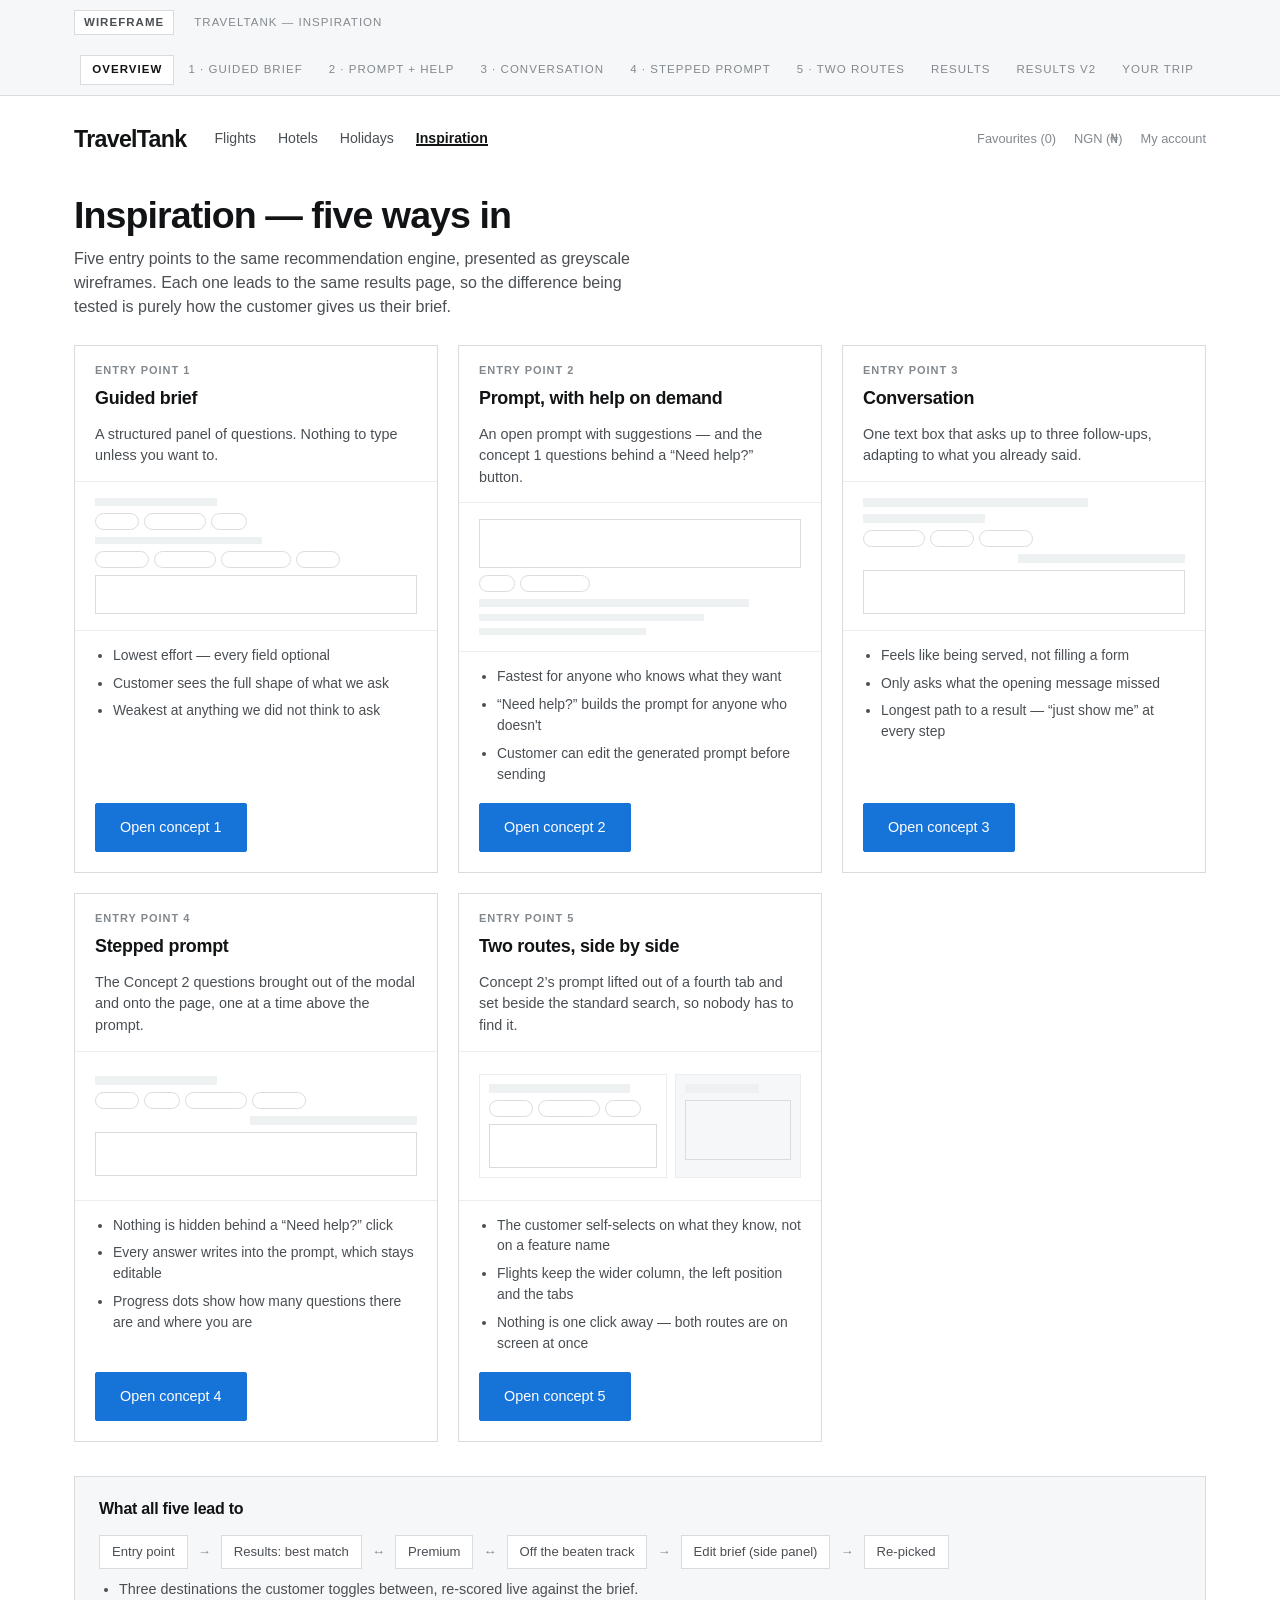
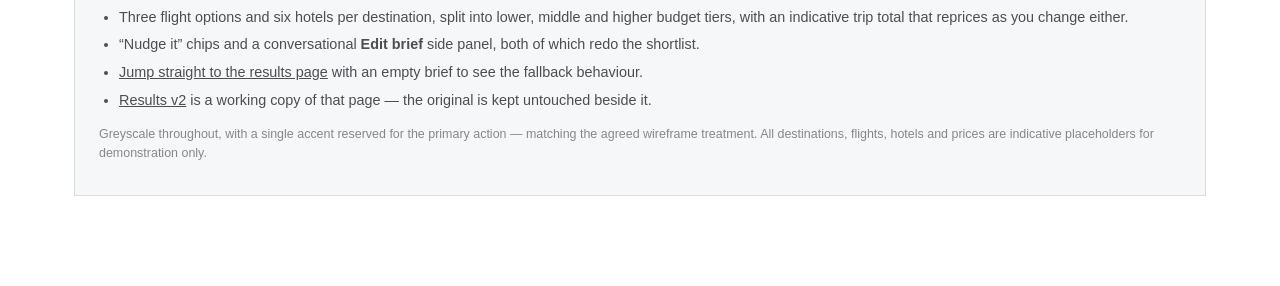
==== index.html @ 037a8c02 "Support panel: update the phone number, add opening hours" ====
<!doctype html>
<html lang="en">
<head>
<meta charset="utf-8">
<meta name="viewport" content="width=device-width,initial-scale=1">
<meta http-equiv="cache-control" content="no-cache">
<title>TravelTank Inspiration — five entry points</title>
<link rel="stylesheet" href="assets/tt.css?v=91">
<style>
  .cards{display:grid;grid-template-columns:repeat(3,1fr);gap:20px;margin-top:8px;}
  @media(max-width:960px){.cards{grid-template-columns:1fr;}}
  .ec{border:1px solid var(--line);display:flex;flex-direction:column;background:#fff;}
  .ec .num{
    font-size:11px;letter-spacing:.09em;text-transform:uppercase;font-weight:600;
    color:var(--ink-3);padding:16px 20px 0;
  }
  .ec h2{padding:6px 20px 0;font-size:1.12rem;}
  .ec .sub{padding:6px 20px 14px;font-size:.9rem;color:var(--ink-2);flex:0 0 auto;}
  .ec .prev{height:150px;border-top:1px solid var(--line-2);border-bottom:1px solid var(--line-2);padding:16px 20px;display:flex;flex-direction:column;gap:7px;justify-content:center;}
  .bar{height:9px;background:var(--panel);}
  .bar.w1{width:38%;} .bar.w2{width:70%;} .bar.w3{width:52%;} .bar.w4{width:84%;}
  .pills{display:flex;gap:5px;flex-wrap:wrap;}
  .pill{height:17px;border:1px solid var(--line);border-radius:999px;}
  .pill.p1{width:44px;}.pill.p2{width:62px;}.pill.p3{width:36px;}.pill.p4{width:54px;}.pill.p5{width:70px;}
  .box{border:1px solid var(--line);height:44px;}
  .box.tall{height:60px;}
  .duo-prev{display:grid;grid-template-columns:1.5fr 1fr;gap:8px;width:100%;}
  .duo-prev .dp{display:flex;flex-direction:column;gap:7px;border:1px solid var(--line-2);padding:9px;}
  .duo-prev .dp.alt{background:var(--panel-2);}
  .ec ul{margin:14px 0 0;padding:0 20px 0 38px;font-size:.87rem;color:var(--ink-2);display:grid;gap:7px;}
  .ec .go{padding:18px 20px 20px;margin-top:auto;}
  .meta{border:1px solid var(--line);padding:20px 24px;margin-top:34px;background:var(--panel-2);}
  .meta h2{font-size:1rem;}
  .meta ul{margin:10px 0 0;padding-left:20px;font-size:.9rem;color:var(--ink-2);display:grid;gap:6px;}
  .flow{display:flex;align-items:center;gap:10px;flex-wrap:wrap;font-size:.82rem;color:var(--ink-3);margin-top:14px;}
  .flow b{border:1px solid var(--line);background:#fff;padding:6px 12px;font-weight:500;color:var(--ink-2);}
</style>
</head>
<body>

<main class="shell">
  <h1>Inspiration — five ways in</h1>
  <p class="lede">
    Five entry points to the same recommendation engine, presented as greyscale wireframes.
    Each one leads to the same results page, so the difference being tested is purely how the
    customer gives us their brief.
  </p>

  <div class="cards">

    <div class="ec">
      <div class="num">Entry point 1</div>
      <h2>Guided brief</h2>
      <div class="sub">A structured panel of questions. Nothing to type unless you want to.</div>
      <div class="prev">
        <div class="bar w1"></div>
        <div class="pills"><span class="pill p1"></span><span class="pill p2"></span><span class="pill p3"></span></div>
        <div class="bar w3"></div>
        <div class="pills"><span class="pill p4"></span><span class="pill p2"></span><span class="pill p5"></span><span class="pill p1"></span></div>
        <div class="box"></div>
      </div>
      <ul>
        <li>Lowest effort — every field optional</li>
        <li>Customer sees the full shape of what we ask</li>
        <li>Weakest at anything we did not think to ask</li>
      </ul>
      <div class="go"><a class="btn btn-primary" href="concept-1.html" style="text-decoration:none;display:inline-block;">Open concept 1</a></div>
    </div>

    <div class="ec">
      <div class="num">Entry point 2</div>
      <h2>Prompt, with help on demand</h2>
      <div class="sub">An open prompt with suggestions — and the concept 1 questions behind a “Need help?” button.</div>
      <div class="prev">
        <div class="box tall"></div>
        <div class="pills"><span class="pill p3"></span><span class="pill p5"></span></div>
        <div class="bar w4"></div>
        <div class="bar w2"></div>
        <div class="bar w3"></div>
      </div>
      <ul>
        <li>Fastest for anyone who knows what they want</li>
        <li>“Need help?” builds the prompt for anyone who doesn't</li>
        <li>Customer can edit the generated prompt before sending</li>
      </ul>
      <div class="go"><a class="btn btn-primary" href="concept-2.html" style="text-decoration:none;display:inline-block;">Open concept 2</a></div>
    </div>

    <div class="ec">
      <div class="num">Entry point 3</div>
      <h2>Conversation</h2>
      <div class="sub">One text box that asks up to three follow-ups, adapting to what you already said.</div>
      <div class="prev">
        <div class="bar w2"></div>
        <div class="bar w1"></div>
        <div class="pills"><span class="pill p2"></span><span class="pill p1"></span><span class="pill p4"></span></div>
        <div class="bar w3" style="margin-left:auto;"></div>
        <div class="box"></div>
      </div>
      <ul>
        <li>Feels like being served, not filling a form</li>
        <li>Only asks what the opening message missed</li>
        <li>Longest path to a result — “just show me” at every step</li>
      </ul>
      <div class="go"><a class="btn btn-primary" href="concept-3.html" style="text-decoration:none;display:inline-block;">Open concept 3</a></div>
    </div>

    <div class="ec">
      <div class="num">Entry point 4</div>
      <h2>Stepped prompt</h2>
      <div class="sub">The Concept 2 questions brought out of the modal and onto the page, one at a time above the prompt.</div>
      <div class="prev">
        <div class="bar w1"></div>
        <div class="pills"><span class="pill p1"></span><span class="pill p3"></span><span class="pill p2"></span><span class="pill p4"></span></div>
        <div class="bar w3" style="margin-left:auto;"></div>
        <div class="box"></div>
      </div>
      <ul>
        <li>Nothing is hidden behind a “Need help?” click</li>
        <li>Every answer writes into the prompt, which stays editable</li>
        <li>Progress dots show how many questions there are and where you are</li>
      </ul>
      <div class="go"><a class="btn btn-primary" href="concept-4.html" style="text-decoration:none;display:inline-block;">Open concept 4</a></div>
    </div>

    <div class="ec">
      <div class="num">Entry point 5</div>
      <h2>Two routes, side by side</h2>
      <div class="sub">Concept 2&rsquo;s prompt lifted out of a fourth tab and set beside the standard search, so nobody has to find it.</div>
      <div class="prev">
        <div class="duo-prev">
          <div class="dp"><div class="bar w4"></div><div class="pills"><span class="pill p1"></span><span class="pill p2"></span><span class="pill p3"></span></div><div class="box"></div></div>
          <div class="dp alt"><div class="bar w2"></div><div class="box tall"></div></div>
        </div>
      </div>
      <ul>
        <li>The customer self-selects on what they know, not on a feature name</li>
        <li>Flights keep the wider column, the left position and the tabs</li>
        <li>Nothing is one click away &mdash; both routes are on screen at once</li>
      </ul>
      <div class="go"><a class="btn btn-primary" href="concept-5.html" style="text-decoration:none;display:inline-block;">Open concept 5</a></div>
    </div>

  </div>

  <div class="meta">
    <h2>What all five lead to</h2>
    <div class="flow">
      <b>Entry point</b> → <b>Results: best match</b> ↔ <b>Premium</b> ↔ <b>Off the beaten track</b> → <b>Edit brief (side panel)</b> → <b>Re-picked</b>
    </div>
    <ul>
      <li>Three destinations the customer toggles between, re-scored live against the brief.</li>
      <li>Three flight options and six hotels per destination, split into lower, middle and higher budget tiers, with an indicative trip total that reprices as you change either.</li>
      <li>“Nudge it” chips and a conversational <b>Edit brief</b> side panel, both of which redo the shortlist.</li>
      <li><a href="results.html">Jump straight to the results page</a> with an empty brief to see the fallback behaviour.</li>
      <li><a href="results-v2.html">Results v2</a> is a working copy of that page — the original is kept untouched beside it.</li>
    </ul>
    <p class="hint" style="margin-top:14px;">
      Greyscale throughout, with a single accent reserved for the primary action — matching the agreed wireframe treatment.
      All destinations, flights, hotels and prices are indicative placeholders for demonstration only.
    </p>
  </div>
</main>

<script src="assets/data.js?v=91"></script>
<script src="assets/core.js?v=91"></script>
<script>TT.mount('index.html');</script>
</body>
</html>
---- assets/tt.css ----
/* =========================================================
   TravelTank — Inspiration wireframes
   Greyscale wireframe system. One accent only (primary CTA).
   ========================================================= */

:root{
  --ink:#111315;
  --ink-2:#4a4f54;
  --ink-3:#82898e;
  --line:#d9dcde;
  --line-2:#ebedee;
  --panel:#eef1f2;
  --panel-2:#f6f7f8;
  --bg:#ffffff;
  --accent:#1673d8;
  --accent-ink:#ffffff;
  --radius:2px;
  --font:-apple-system,BlinkMacSystemFont,"Segoe UI",Roboto,"Helvetica Neue",Arial,sans-serif;
  --shell:1180px;
}

*{box-sizing:border-box;}
html,body{margin:0;padding:0;}
body{
  font-family:var(--font);
  color:var(--ink);
  background:var(--bg);
  font-size:16px;
  line-height:1.5;
  -webkit-font-smoothing:antialiased;
}
img{max-width:100%;display:block;}
button{font:inherit;color:inherit;}
a{color:inherit;}

/* ---------- wireframe chrome ---------- */
.wf-bar{
  border-bottom:1px solid var(--line);
  background:var(--panel-2);
  font-size:11.5px;
  letter-spacing:.09em;
  text-transform:uppercase;
  color:var(--ink-3);
}
.wf-bar-in{
  max-width:var(--shell);margin:0 auto;padding:10px 24px;
  display:flex;align-items:center;gap:20px;flex-wrap:wrap;
}
.wf-tag{
  border:1px solid var(--line);background:#fff;padding:3px 9px;
  color:var(--ink-2);font-weight:600;
}
.wf-nav{display:flex;gap:2px;margin-left:auto;flex-wrap:wrap;}
.wf-nav a{
  text-decoration:none;padding:5px 11px;border:1px solid transparent;
  color:var(--ink-3);
}
.wf-nav a:hover{color:var(--ink);border-color:var(--line);background:#fff;}
.wf-nav a.on{color:var(--ink);border-color:var(--line);background:#fff;font-weight:600;}

.site-header{
  max-width:var(--shell);margin:0 auto;padding:26px 24px 0;
  display:flex;align-items:center;gap:28px;
}
.logo{font-size:1.45rem;font-weight:700;letter-spacing:-.03em;}
.main-nav{display:flex;gap:22px;list-style:none;margin:0;padding:0;font-size:.88rem;color:var(--ink-2);}
.main-nav a{text-decoration:none;}
.main-nav a.on{font-weight:600;color:var(--ink);box-shadow:inset 0 -2px 0 var(--ink);}
.header-right{margin-left:auto;display:flex;gap:18px;font-size:.8rem;color:var(--ink-3);}
@media(max-width:820px){.main-nav,.header-right{display:none;}}

/* ---------- shell ---------- */
.shell{max-width:var(--shell);margin:0 auto;padding:0 24px 90px;}
.shell-narrow{max-width:900px;}

h1{font-size:2.35rem;line-height:1.14;letter-spacing:-.025em;font-weight:600;margin:38px 0 10px;}
h2{font-size:1.3rem;letter-spacing:-.015em;font-weight:600;margin:0 0 6px;}
.lede{color:var(--ink-2);font-size:1rem;margin:0 0 26px;max-width:64ch;}
@media(max-width:700px){h1{font-size:1.8rem;}}

.lab{
  font-size:11.5px;letter-spacing:.09em;text-transform:uppercase;
  color:var(--ink-3);font-weight:600;display:block;margin-bottom:9px;
}
.lab .opt{text-transform:none;letter-spacing:0;font-weight:400;font-size:12.5px;}
.hint{font-size:.78rem;color:var(--ink-3);}

/* ---------- panels ---------- */
.panel{border:1px solid var(--line);background:#fff;}
.panel-pad{padding:24px 26px;}
.panel-row{padding:20px 26px;border-bottom:1px solid var(--line-2);}
.panel-row:last-child{border-bottom:0;}
.fill{background:var(--panel);border:0;padding:20px 22px;}
.fill-2{background:var(--panel-2);border:1px solid var(--line-2);padding:18px 20px;}

/* ---------- chips ---------- */
.chip-set{display:flex;flex-wrap:wrap;gap:8px;}
.chip{
  border:1px solid var(--line);background:#fff;border-radius:999px;
  padding:8px 16px;font-size:.86rem;cursor:pointer;color:var(--ink-2);
  transition:border-color .12s,background .12s,color .12s;white-space:nowrap;
}
.chip:hover{border-color:var(--ink-3);color:var(--ink);}
.chip.on{background:var(--ink);border-color:var(--ink);color:#fff;font-weight:500;}
.chip-sm{padding:6px 13px;font-size:.8rem;}
.chip-x{display:inline-flex;align-items:center;gap:7px;}
.chip-x b{font-weight:400;opacity:.55;}

/* ---------- buttons ---------- */
.btn{
  border:1px solid var(--line);background:#fff;border-radius:var(--radius);
  padding:13px 24px;font-size:.9rem;cursor:pointer;color:var(--ink);
  transition:border-color .12s,background .12s;
}
.btn:hover{border-color:var(--ink-3);}
.btn-primary{background:var(--accent);border-color:var(--accent);color:var(--accent-ink);}
.btn-primary:hover{background:#1263bb;border-color:#1263bb;}
.btn-cap{
  text-transform:uppercase;letter-spacing:.08em;font-size:.74rem;font-weight:600;
  padding:12px 20px;
}
.btn-sm{padding:9px 16px;font-size:.82rem;}
.btn-block{width:100%;}
.btn[disabled]{opacity:.4;cursor:not-allowed;}
.btn-row{display:flex;gap:12px;align-items:center;flex-wrap:wrap;}
.spacer{flex:1;}

/* ---------- placeholder imagery (wireframe checkerboard) ---------- */
.ph{
  background-color:#f7f7f7;
  background-image:
    linear-gradient(45deg,#eaeaea 25%,transparent 25%,transparent 75%,#eaeaea 75%),
    linear-gradient(45deg,#eaeaea 25%,transparent 25%,transparent 75%,#eaeaea 75%);
  background-size:96px 96px;
  background-position:0 0,48px 48px;
  position:relative;
}
.ph-sm{background-size:36px 36px;background-position:0 0,18px 18px;}

/* ---------- misc ---------- */
.rule{height:1px;background:var(--line-2);margin:26px 0;border:0;}
.grid-2{display:grid;grid-template-columns:1fr 1fr;gap:16px;}
.grid-3{display:grid;grid-template-columns:repeat(3,1fr);gap:16px;}
@media(max-width:820px){.grid-2,.grid-3{grid-template-columns:1fr;}}

.facts{
  display:grid;grid-template-columns:repeat(4,1fr);gap:18px;
  border-top:1px solid var(--line-2);border-bottom:1px solid var(--line-2);
  padding:18px 0;margin:26px 0;
}
.facts .lab{margin-bottom:5px;}
.facts .v{font-size:.95rem;}
.facts .v strong{font-weight:600;}
@media(max-width:760px){.facts{grid-template-columns:1fr 1fr;}}

.ticks{list-style:none;margin:14px 0 0;padding:0;display:grid;gap:9px;}
.ticks li{display:flex;gap:12px;font-size:.92rem;color:var(--ink-2);}
.ticks li::before{content:"\2713";color:var(--ink);font-weight:600;}

.sr-only{position:absolute;width:1px;height:1px;overflow:hidden;clip:rect(0 0 0 0);}
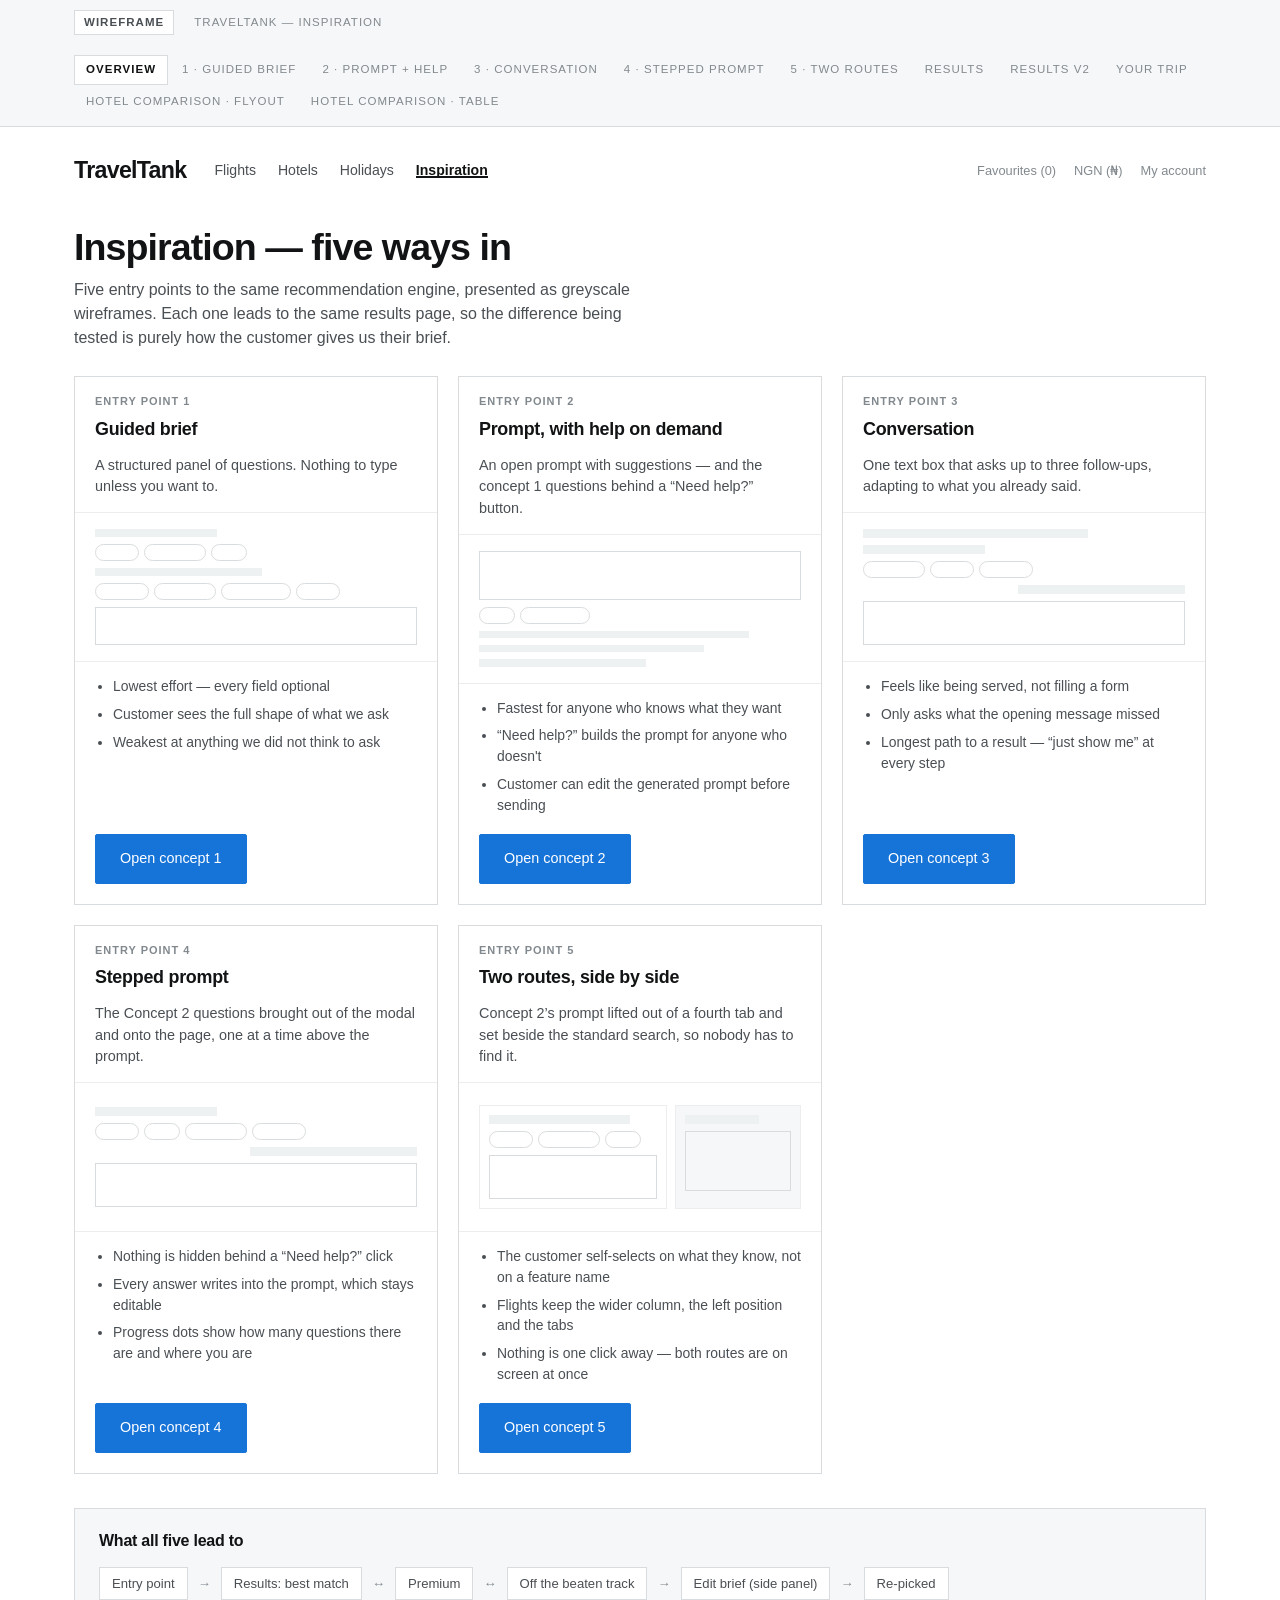
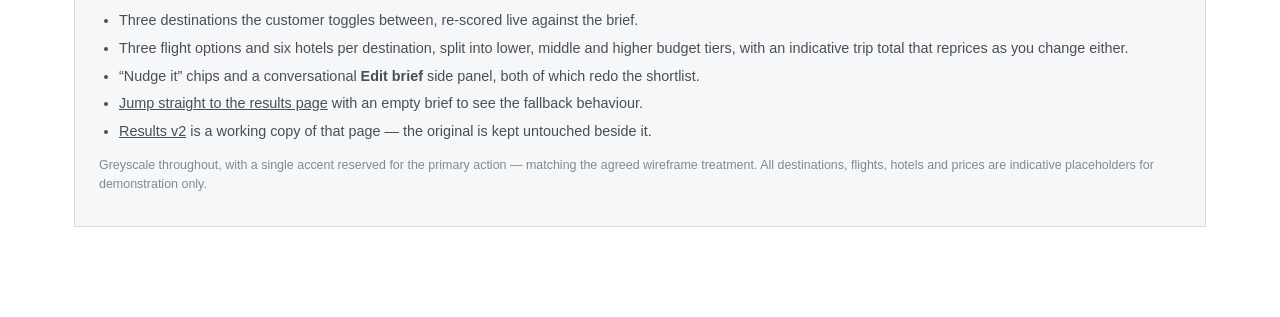
==== commit 2ae8d119: "Destination sights: longer Accra descriptions, clamped with a Read more Descriptions in "things we w" ====
--- a/index.html
+++ b/index.html
@@ -5,7 +5,7 @@
 <meta name="viewport" content="width=device-width,initial-scale=1">
 <meta http-equiv="cache-control" content="no-cache">
 <title>TravelTank Inspiration — five entry points</title>
-<link rel="stylesheet" href="assets/tt.css?v=91">
+<link rel="stylesheet" href="assets/tt.css?v=98">
 <style>
   .cards{display:grid;grid-template-columns:repeat(3,1fr);gap:20px;margin-top:8px;}
   @media(max-width:960px){.cards{grid-template-columns:1fr;}}
@@ -162,8 +162,8 @@
   </div>
 </main>
 
-<script src="assets/data.js?v=91"></script>
-<script src="assets/core.js?v=91"></script>
+<script src="assets/data.js?v=98"></script>
+<script src="assets/core.js?v=98"></script>
 <script>TT.mount('index.html');</script>
 </body>
 </html>
